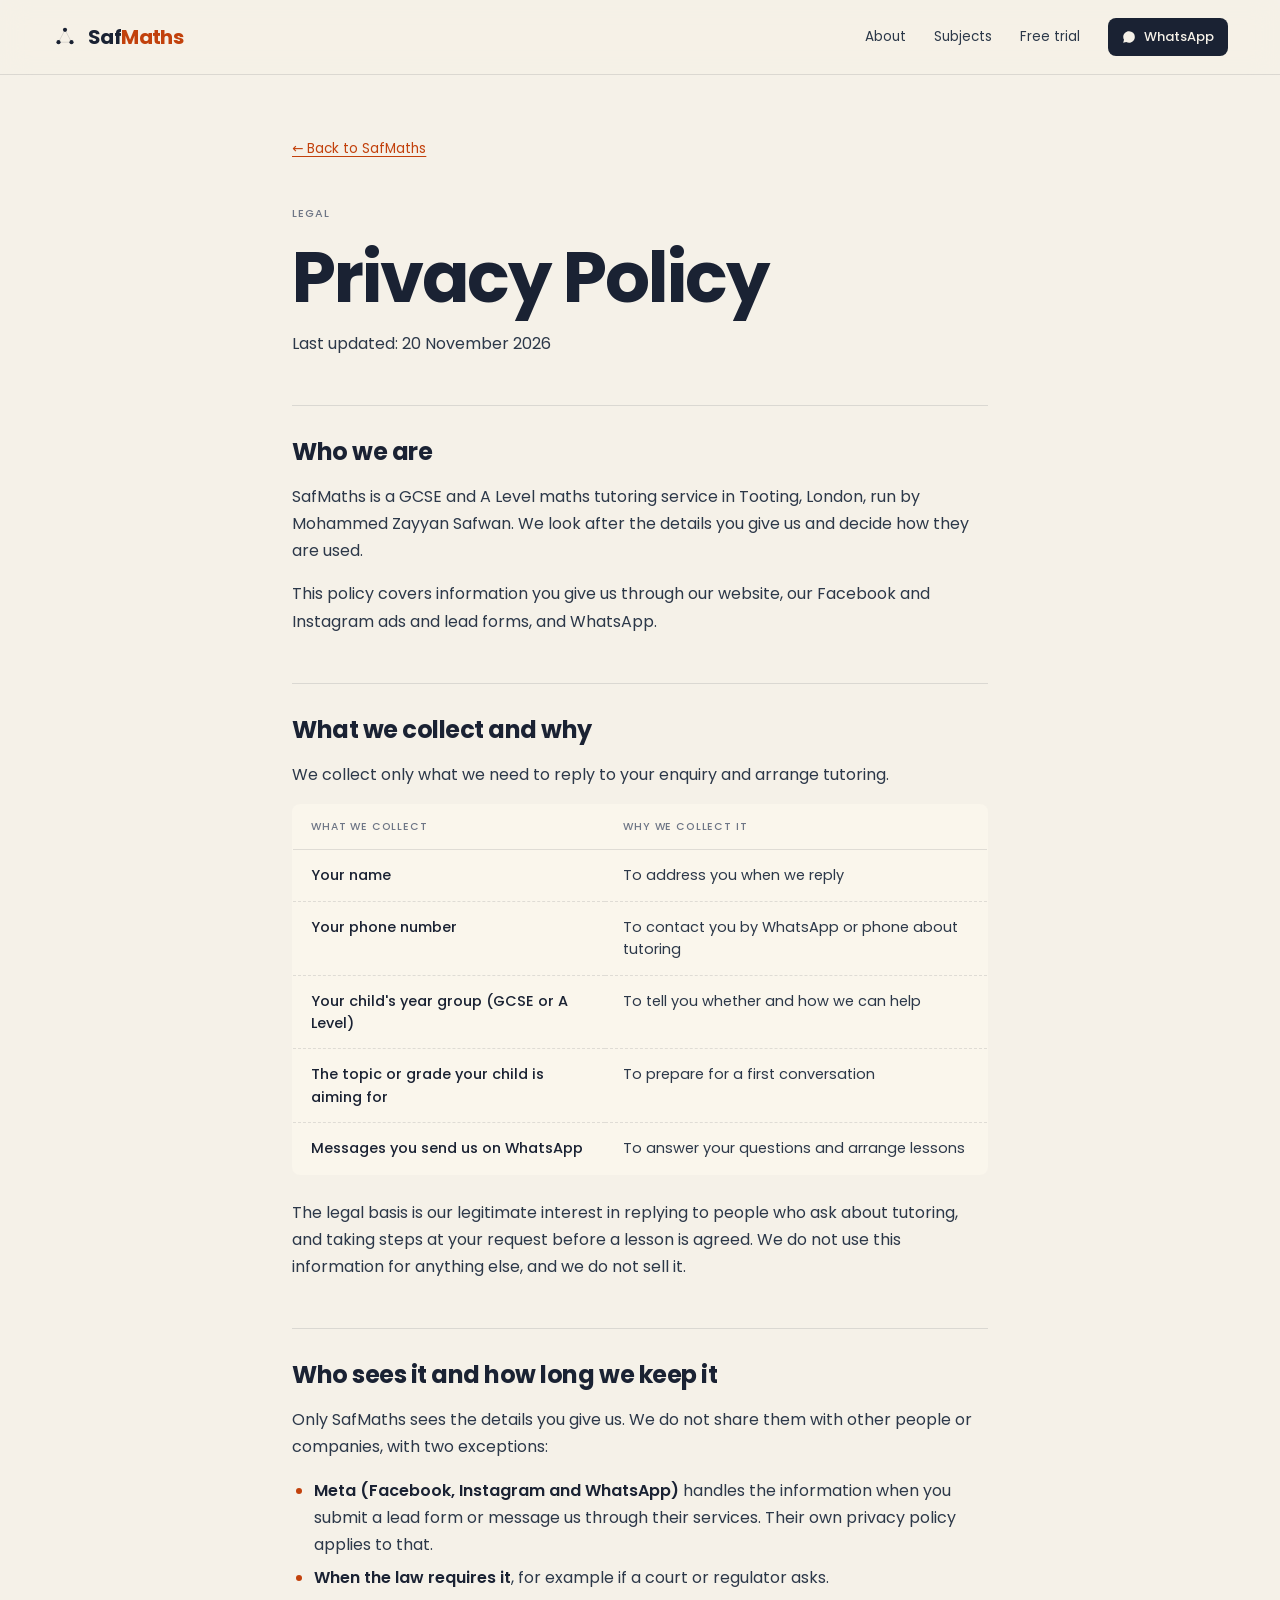
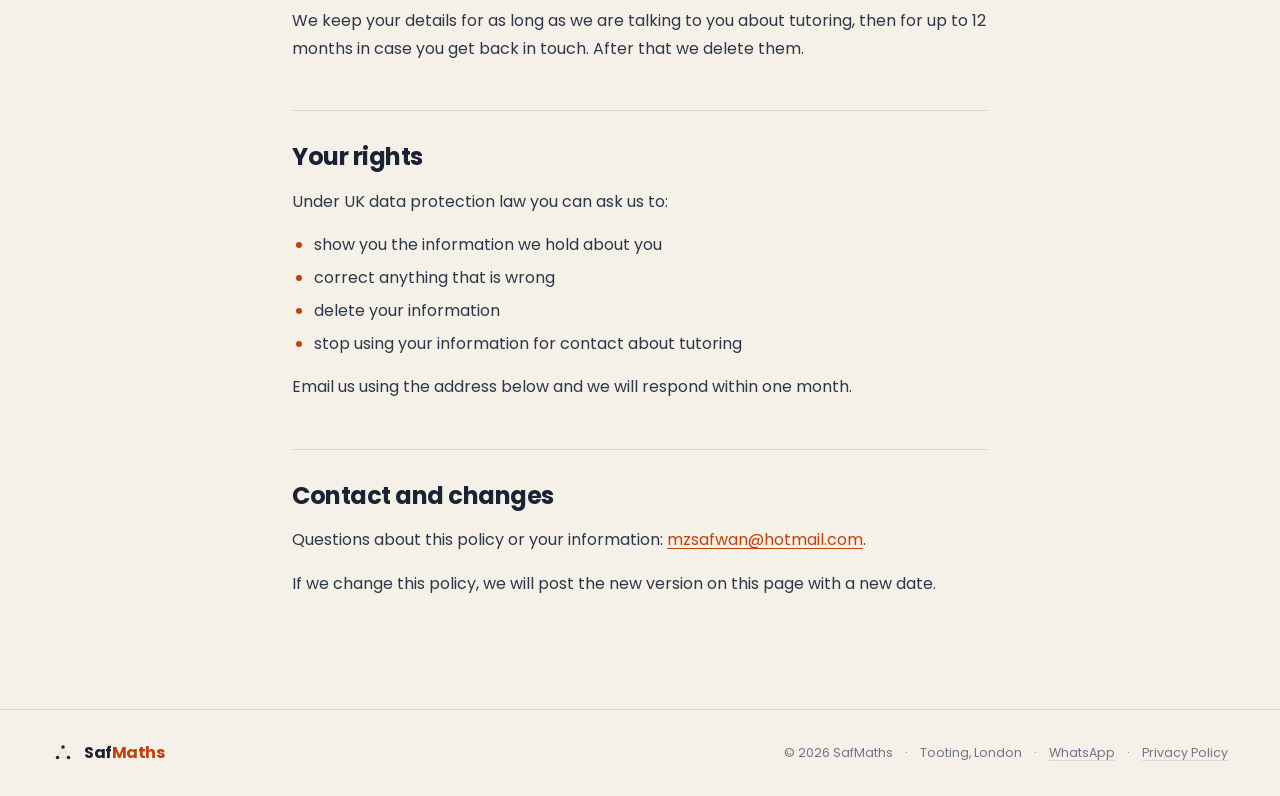
==== privacy.html @ 8e2133ed "Add files via upload" ====
<!DOCTYPE html>
<html lang="en-GB">
<head>
  <meta charset="utf-8">
  <meta name="viewport" content="width=device-width, initial-scale=1">
  <title>Privacy Policy · SafMaths</title>
  <meta name="description" content="How SafMaths collects, uses and looks after the details you give us through our website, Facebook and Instagram ads, and WhatsApp.">
  <link rel="canonical" href="https://www.safmaths.co.uk/privacy.html">
  <meta name="theme-color" content="#f5f1e8">

  <link rel="icon" href="data:image/svg+xml,%3Csvg xmlns='http://www.w3.org/2000/svg' viewBox='0 0 40 40'%3E%3Ccircle cx='20' cy='9' r='4' fill='%23c2410c'/%3E%3Ccircle cx='10' cy='28' r='4' fill='%23c2410c'/%3E%3Ccircle cx='30' cy='28' r='4' fill='%23c2410c'/%3E%3C/svg%3E">

  <link rel="preconnect" href="https://fonts.googleapis.com">
  <link rel="preconnect" href="https://fonts.gstatic.com" crossorigin>
  <link href="https://fonts.googleapis.com/css2?family=Poppins:wght@400;500;600;700&display=swap" rel="stylesheet">
  <link rel="stylesheet" href="styles.css">
</head>
<body>

<nav class="nav">
  <div class="nav-inner">
    <a href="./" class="logo" aria-label="SafMaths home">
      <svg width="26" height="26" viewBox="0 0 40 40" fill="none" aria-hidden="true">
        <circle cx="20" cy="9" r="3.2" fill="currentColor"/>
        <circle cx="10" cy="28" r="3.2" fill="currentColor"/>
        <circle cx="30" cy="28" r="3.2" fill="currentColor"/>
        <path d="M20 9 L10 28 L30 28 Z" stroke="currentColor" stroke-width="0.6" stroke-opacity="0.35"/>
      </svg>
      <span class="wordmark">Saf<span>Maths</span></span>
    </a>
    <div class="nav-links">
      <a href="./#about">About</a>
      <a href="./#subjects">Subjects</a>
      <a href="./#sample">Free trial</a>
      <a class="nav-cta" href="./#contact">
        <svg width="14" height="14" viewBox="0 0 24 24" fill="currentColor" aria-hidden="true">
          <path d="M12.04 2C6.58 2 2.13 6.45 2.13 11.91c0 1.75.46 3.45 1.32 4.95L2.05 22l5.25-1.38a9.87 9.87 0 0 0 4.74 1.21h.01c5.46 0 9.91-4.45 9.91-9.91 0-2.65-1.03-5.14-2.9-7.01A9.82 9.82 0 0 0 12.04 2z"/>
        </svg>
        WhatsApp
      </a>
    </div>
  </div>
</nav>

<main>
  <section class="legal">
    <a class="back-link" href="./">← Back to SafMaths</a>

    <div class="kicker">Legal</div>
    <h1 class="section-title">Privacy Policy</h1>
    <p class="legal-updated">Last updated: 20 November 2026</p>

    <h2>Who we are</h2>
    <p>SafMaths is a GCSE and A Level maths tutoring service in Tooting, London, run by Mohammed Zayyan Safwan. We look after the details you give us and decide how they are used.</p>
    <p>This policy covers information you give us through our website, our Facebook and Instagram ads and lead forms, and WhatsApp.</p>

    <h2>What we collect and why</h2>
    <p>We collect only what we need to reply to your enquiry and arrange tutoring.</p>
    <table class="legal-table">
      <thead>
        <tr><th scope="col">What we collect</th><th scope="col">Why we collect it</th></tr>
      </thead>
      <tbody>
        <tr><td>Your name</td><td>To address you when we reply</td></tr>
        <tr><td>Your phone number</td><td>To contact you by WhatsApp or phone about tutoring</td></tr>
        <tr><td>Your child's year group (GCSE or A Level)</td><td>To tell you whether and how we can help</td></tr>
        <tr><td>The topic or grade your child is aiming for</td><td>To prepare for a first conversation</td></tr>
        <tr><td>Messages you send us on WhatsApp</td><td>To answer your questions and arrange lessons</td></tr>
      </tbody>
    </table>
    <p>The legal basis is our legitimate interest in replying to people who ask about tutoring, and taking steps at your request before a lesson is agreed. We do not use this information for anything else, and we do not sell it.</p>

    <h2>Who sees it and how long we keep it</h2>
    <p>Only SafMaths sees the details you give us. We do not share them with other people or companies, with two exceptions:</p>
    <ul>
      <li><strong>Meta (Facebook, Instagram and WhatsApp)</strong> handles the information when you submit a lead form or message us through their services. Their own privacy policy applies to that.</li>
      <li><strong>When the law requires it</strong>, for example if a court or regulator asks.</li>
    </ul>
    <p>We keep your details for as long as we are talking to you about tutoring, then for up to 12 months in case you get back in touch. After that we delete them.</p>

    <h2>Your rights</h2>
    <p>Under UK data protection law you can ask us to:</p>
    <ul>
      <li>show you the information we hold about you</li>
      <li>correct anything that is wrong</li>
      <li>delete your information</li>
      <li>stop using your information for contact about tutoring</li>
    </ul>
    <p>Email us using the address below and we will respond within one month.</p>

    <h2>Contact and changes</h2>
    <p>Questions about this policy or your information: <a href="mailto:mzsafwan@hotmail.com">mzsafwan@hotmail.com</a>.</p>
    <p>If we change this policy, we will post the new version on this page with a new date.</p>
  </section>
</main>

<footer class="footer">
  <div class="footer-inner">
    <a href="./" class="logo" aria-label="SafMaths home">
      <svg width="22" height="22" viewBox="0 0 40 40" fill="none" aria-hidden="true">
        <circle cx="20" cy="9" r="3.2" fill="currentColor"/>
        <circle cx="10" cy="28" r="3.2" fill="currentColor"/>
        <circle cx="30" cy="28" r="3.2" fill="currentColor"/>
        <path d="M20 9 L10 28 L30 28 Z" stroke="currentColor" stroke-width="0.6" stroke-opacity="0.35"/>
      </svg>
      <span class="wordmark">Saf<span>Maths</span></span>
    </a>
    <div class="footer-meta">
      <span>© 2026 SafMaths</span>
      <span aria-hidden="true">·</span>
      <span>Tooting, London</span>
      <span aria-hidden="true">·</span>
      <a href="https://wa.me/447375559905" target="_blank" rel="noopener">WhatsApp</a>
      <span aria-hidden="true">·</span>
      <a href="privacy.html" aria-current="page">Privacy Policy</a>
    </div>
  </div>
</footer>

</body>
</html>
---- styles.css ----
/* SafMaths — shared styles for every page */

:root {
  --bg: #f5f1e8;
  --bg-2: #efe9dc;
  --paper: #faf6ec;
  --ink: #1a2233;
  --ink-2: #2c3849;
  --muted: #6e7686;
  --rule: rgba(26, 34, 51, 0.12);
  --accent: #c2410c;
  --accent-soft: color-mix(in oklab, #c2410c 12%, transparent);
  --whatsapp: #25D366;

  --font: "Poppins", system-ui, -apple-system, sans-serif;
  --maxw: 1240px;
}

* { box-sizing: border-box; }
html, body { margin: 0; padding: 0; }
html { scroll-behavior: smooth; }
body {
  background: var(--bg);
  color: var(--ink);
  font-family: var(--font);
  font-size: 16px;
  line-height: 1.55;
  -webkit-font-smoothing: antialiased;
  -moz-osx-font-smoothing: grayscale;
  text-rendering: optimizeLegibility;
}
img { max-width: 100%; display: block; }
a { color: inherit; text-decoration: none; }
[id] { scroll-margin-top: 72px; }

/* ── LOGO ─────────────────────────────────────────────────────────────── */
.logo { display: inline-flex; align-items: center; gap: 10px; color: var(--ink); }
.wordmark {
  font-weight: 700;
  letter-spacing: -0.03em;
  line-height: 1;
  white-space: nowrap;
  font-size: 20px;
}
.wordmark span { color: var(--accent); }
.footer .wordmark { font-size: 16px; }

/* ── NAV ──────────────────────────────────────────────────────────────── */
.nav {
  position: sticky; top: 0; z-index: 50;
  backdrop-filter: blur(14px) saturate(180%);
  -webkit-backdrop-filter: blur(14px) saturate(180%);
  background: color-mix(in oklab, var(--bg) 78%, transparent);
  border-bottom: 0.5px solid var(--rule);
}
.nav-inner {
  max-width: var(--maxw);
  margin: 0 auto;
  padding: 18px 32px;
  display: flex;
  align-items: center;
  justify-content: space-between;
  gap: 24px;
}
.nav-links {
  display: flex; align-items: center; gap: 28px;
  font-size: 13.5px;
  color: var(--ink-2);
}
.nav-links a:hover { color: var(--accent); }
.nav-cta {
  display: inline-flex; align-items: center; gap: 8px;
  padding: 9px 14px;
  background: var(--ink);
  color: var(--bg);
  border-radius: 8px;
  font-size: 13px;
  font-weight: 500;
  transition: transform 0.15s, background 0.15s;
}
.nav-links a.nav-cta:hover { background: var(--accent); color: var(--bg); }

/* ── PAGE WRAPPER ─────────────────────────────────────────────────────── */
main { display: block; }
section {
  max-width: var(--maxw);
  margin: 0 auto;
  padding: 80px 32px;
}

/* ── TYPE ─────────────────────────────────────────────────────────────── */
.display {
  font-weight: 700;
  font-size: clamp(52px, 8vw, 100px);
  line-height: 0.98;
  letter-spacing: -0.03em;
  margin: 0 0 28px;
  color: var(--ink);
}
.display-em { color: var(--accent); }
.section-title {
  font-weight: 700;
  font-size: clamp(40px, 5.5vw, 72px);
  line-height: 1.02;
  letter-spacing: -0.03em;
  margin: 0 0 56px;
  color: var(--ink);
}
.section-title .muted { color: var(--muted); }
.kicker {
  display: inline-flex; align-items: center; gap: 10px;
  font-size: 11px;
  font-weight: 500;
  letter-spacing: 0.08em;
  text-transform: uppercase;
  color: var(--muted);
  margin-bottom: 20px;
}
.kicker.light { color: rgba(255,255,255,0.7); }
.section-head { margin-bottom: 40px; }

/* ── BUTTONS ──────────────────────────────────────────────────────────── */
.btn {
  display: inline-flex; align-items: center; gap: 10px;
  padding: 14px 22px;
  border-radius: 10px;
  font-size: 15px;
  font-weight: 500;
  transition: transform 0.15s, background 0.15s, color 0.15s;
  cursor: pointer;
  border: none;
}
.btn-primary { background: var(--whatsapp); color: white; }
.btn-primary:hover { background: #1ebe5d; transform: translateY(-1px); }
.btn-ghost {
  background: transparent;
  color: var(--ink);
  border: 0.5px solid var(--rule);
}
.btn-ghost:hover { border-color: var(--ink); }
.btn-lg { padding: 18px 28px; font-size: 17px; border-radius: 12px; }

/* ── HERO ─────────────────────────────────────────────────────────────── */
.hero { padding-top: 56px; padding-bottom: 56px; }
.hero-grid {
  display: grid;
  grid-template-columns: 1.15fr 1fr;
  gap: 80px;
  align-items: center;
}
.lede {
  font-size: 19px;
  line-height: 1.5;
  color: var(--ink-2);
  max-width: 520px;
  margin: 0 0 36px;
}
.hero-ctas { display: flex; gap: 14px; flex-wrap: wrap; margin-bottom: 64px; }
.hero-proof {
  list-style: none; padding: 0; margin: 0;
  display: grid; grid-template-columns: repeat(3, 1fr); gap: 0;
  border-top: 0.5px solid var(--rule);
  border-bottom: 0.5px solid var(--rule);
  max-width: 520px;
}
.hero-proof li {
  padding: 22px 16px 22px 4px;
  display: flex; flex-direction: column; gap: 4px;
  border-right: 0.5px solid var(--rule);
}
.hero-proof li:first-child { padding-left: 0; }
.hero-proof li:last-child { border-right: none; }
.hero-proof strong {
  font-size: 38px;
  line-height: 1;
  font-weight: 700;
  color: var(--accent);
}
.hero-proof span {
  font-size: 12px;
  color: var(--muted);
  text-transform: uppercase;
  letter-spacing: 0.05em;
}

/* ── HERO ART (worked-solution card) ─────────────────────────────────── */
.hero-art { position: relative; }
.proof-card {
  position: relative;
  aspect-ratio: 4 / 5;
  background: var(--paper);
  border-radius: 6px;
  box-shadow:
    0 1px 1px rgba(0,0,0,0.04),
    0 4px 14px rgba(0,0,0,0.06),
    0 30px 60px -20px rgba(0,0,0,0.18);
  overflow: hidden;
  transform: rotate(1.5deg);
  transition: transform 0.4s cubic-bezier(0.2, 0.8, 0.2, 1);
}
.proof-card:hover { transform: rotate(0deg) scale(1.02); }
.proof-grid {
  position: absolute; inset: 0;
  background-image:
    linear-gradient(to right, rgba(26,34,51,0.06) 0.5px, transparent 0.5px),
    linear-gradient(to bottom, rgba(26,34,51,0.06) 0.5px, transparent 0.5px);
  background-size: 24px 24px;
  background-position: 12px 12px;
}
.proof-stack {
  position: relative;
  padding: 48px 44px;
  display: flex; flex-direction: column; gap: 20px;
  height: 100%;
  color: var(--ink);
}
.proof-tag {
  align-self: flex-start;
  font-size: 10.5px;
  letter-spacing: 0.08em;
  text-transform: uppercase;
  color: var(--muted);
  border: 0.5px dashed var(--rule);
  padding: 4px 8px;
  border-radius: 4px;
  margin-bottom: 8px;
}
.proof-line { font-size: 26px; line-height: 1.2; font-weight: 500; }
.proof-step { font-size: 21px; padding-left: 24px; line-height: 1.3; color: var(--ink-2); }
.proof-line em, .proof-step em { font-style: normal; font-weight: 600; }
.proof-or { font-size: 13px; color: var(--muted); padding: 0 6px; }
.proof-tick {
  position: absolute;
  bottom: 96px; right: 56px;
  width: 56px; height: 56px;
  border: 1.5px solid currentColor;
  border-radius: 50%;
  display: flex; align-items: center; justify-content: center;
  transform: rotate(-8deg);
  color: var(--accent);
}
.proof-callout {
  position: absolute;
  bottom: 28px; left: 44px; right: 44px;
  display: flex; align-items: flex-start; gap: 12px;
  font-size: 13px;
  color: var(--ink-2);
  line-height: 1.4;
  padding-top: 16px;
  border-top: 0.5px dashed var(--rule);
}
.proof-callout-arrow {
  flex-shrink: 0;
  width: 14px; height: 2px;
  margin-top: 8px;
  background: var(--accent);
}
.proof-qed {
  position: absolute;
  bottom: 90px; left: 44px;
  font-size: 18px;
  color: var(--ink);
  opacity: 0.4;
}

/* ── ABOUT ────────────────────────────────────────────────────────────── */
.about-grid {
  display: grid;
  grid-template-columns: 0.9fr 1.1fr;
  gap: 80px;
  align-items: start;
}
.photo-frame {
  aspect-ratio: 4 / 5;
  background: var(--paper);
  border: 0.5px solid var(--rule);
  border-radius: 4px;
  overflow: hidden;
  margin-bottom: 16px;
}
.photo-img { display: block; width: 100%; height: 100%; object-fit: cover; object-position: 50% 20%; }
.about-card {
  background: var(--paper);
  border: 0.5px solid var(--rule);
  border-radius: 8px;
  padding: 4px 18px;
}
.about-card-row {
  display: flex; justify-content: space-between; align-items: center;
  padding: 14px 0;
  border-bottom: 0.5px dashed var(--rule);
  font-size: 14px;
}
.about-card-row:last-child { border-bottom: none; }
.about-card-row span { color: var(--muted); }
.about-card-row strong { color: var(--ink); font-weight: 500; }
.about-copy { padding-top: 12px; }
.about-copy p {
  font-size: 17px; line-height: 1.65; color: var(--ink-2);
  margin: 0 0 20px;
  max-width: 56ch;
}
.about-copy em { font-style: normal; color: var(--ink); font-weight: 600; }
.about-copy .about-lede {
  font-size: 28px;
  line-height: 1.25;
  color: var(--ink);
  font-weight: 700;
  letter-spacing: -0.03em;
  margin-bottom: 32px;
}
.about-sign {
  margin-top: 36px;
  display: flex; align-items: center; gap: 14px;
  padding-top: 24px;
  border-top: 0.5px solid var(--rule);
  max-width: 56ch;
}
.sign-mark { font-size: 32px; color: var(--accent); }
.sign-text { font-size: 22px; font-weight: 600; color: var(--ink); }

/* ── SUBJECTS ─────────────────────────────────────────────────────────── */
.track-grid {
  display: grid;
  grid-template-columns: repeat(3, 1fr);
  gap: 16px;
}
.track {
  position: relative;
  background: var(--paper);
  border: 0.5px solid var(--rule);
  border-radius: 12px;
  padding: 32px 32px 28px;
  display: flex; flex-direction: column;
  transition: transform 0.2s, border-color 0.2s, box-shadow 0.2s;
}
.track:hover {
  transform: translateY(-2px);
  border-color: var(--ink);
  box-shadow: 0 12px 32px -16px rgba(0,0,0,0.18);
}
.track-featured {
  background: var(--ink);
  color: #f5f1e8;
  border-color: var(--ink);
}
.track-featured .track-blurb,
.track-featured .track-topics li { color: rgba(245, 241, 232, 0.78); }
/* Featured card: the "Most enquiries" flag stands in for the level tags */
.track-featured .track-level { visibility: hidden; }
.track-head {
  display: flex; justify-content: space-between; align-items: flex-start;
  margin-bottom: 24px;
}
.track-level { display: flex; flex-direction: column; gap: 4px; }
.track-level-tag {
  font-size: 11px;
  font-weight: 500;
  letter-spacing: 0.08em;
  text-transform: uppercase;
  color: var(--muted);
  padding: 4px 8px;
  border: 0.5px solid var(--rule);
  border-radius: 4px;
  align-self: flex-start;
}
.track-level-ages { font-size: 12px; color: var(--muted); padding-left: 8px; }
.track-glyph {
  font-weight: 500;
  font-size: 56px;
  line-height: 1;
  color: var(--muted);
  opacity: 0.6;
}
.track-featured .track-glyph { opacity: 1; color: var(--accent); }
.track-title {
  font-size: 30px;
  font-weight: 700;
  line-height: 1.1;
  margin: 0 0 12px;
  letter-spacing: -0.03em;
}
.track-price {
  font-weight: 700;
  font-size: 34px;
  line-height: 1;
  letter-spacing: -0.02em;
  margin: 0 0 18px;
  color: var(--ink);
}
.track-per {
  font-size: 13px;
  font-weight: 400;
  color: var(--muted);
  margin-left: 5px;
  letter-spacing: 0;
}
.track-featured .track-price { color: var(--paper); }
.track-featured .track-per { color: rgba(245, 241, 232, 0.6); }
.track-blurb {
  font-size: 14.5px;
  line-height: 1.55;
  color: var(--ink-2);
  margin: 0 0 24px;
  flex: 1;
}
.track-topics {
  list-style: none;
  margin: 0; padding: 0;
  display: flex; flex-wrap: wrap; gap: 6px;
}
.track-topics li {
  font-size: 12px;
  padding: 5px 10px;
  border: 0.5px solid var(--rule);
  border-radius: 999px;
  color: var(--ink-2);
}
.track-flag {
  position: absolute;
  top: 28px; left: 28px;
  font-size: 10px;
  font-weight: 500;
  letter-spacing: 0.08em;
  text-transform: uppercase;
  padding: 5px 9px;
  border: 0.5px solid var(--accent);
  color: var(--accent);
  border-radius: 4px;
  background: rgba(245, 241, 232, 0.05);
}
.subjects-foot {
  margin-top: 28px;
  padding-top: 20px;
  border-top: 0.5px dashed var(--rule);
  display: flex; flex-wrap: wrap; gap: 10px;
  font-size: 11.5px;
  color: var(--muted);
  text-transform: uppercase;
  letter-spacing: 0.06em;
}
.exam-boards { color: var(--ink-2); }

/* ── TRACKER ──────────────────────────────────────────────────────────── */
.tracker-grid {
  display: grid;
  grid-template-columns: 1fr 1fr;
  gap: 16px;
  align-items: stretch;
}
.tracker-card {
  background: var(--paper);
  border: 0.5px solid var(--rule);
  border-radius: 12px;
  padding: 28px 32px;
  display: flex;
  flex-direction: column;
}
.tracker-card-tag {
  font-size: 10.5px;
  font-weight: 500;
  letter-spacing: 0.08em;
  text-transform: uppercase;
  color: var(--muted);
  margin-bottom: 8px;
}
.tracker-goal-row {
  display: flex; align-items: center; gap: 18px;
  margin-top: auto;
  padding-top: 24px;
}
.tracker-goal-from {
  font-size: 10.5px;
  color: var(--muted);
  text-transform: uppercase;
  letter-spacing: 0.08em;
  margin-bottom: 4px;
}
.tracker-goal-grade {
  font-size: 64px;
  line-height: 1;
  font-weight: 600;
  color: var(--muted);
  letter-spacing: -0.04em;
}
.tracker-goal-grade-target { color: var(--accent); }
.tracker-goal-arrow {
  font-size: 32px;
  line-height: 1;
  flex: 1;
  text-align: center;
  color: var(--accent);
}
.tracker-checklist {
  list-style: none; padding: 0; margin: 8px 0 0;
  display: flex; flex-direction: column;
}
.tracker-checklist li {
  display: flex; align-items: center; gap: 10px;
  padding: 9px 0;
  border-bottom: 0.5px dashed var(--rule);
  font-size: 13.5px;
  color: var(--muted);
}
.tracker-checklist li:last-child { border-bottom: none; }
.tracker-checklist li.done { color: var(--ink-2); text-decoration: line-through; text-decoration-color: var(--rule); }
.tracker-checklist li.active { color: var(--ink); font-weight: 500; }
.tracker-checklist svg { flex-shrink: 0; }
.tracker-foot {
  margin-top: 14px;
  padding: 18px 24px;
  border: 0.5px solid var(--rule);
  border-radius: 10px;
  display: grid;
  grid-template-columns: repeat(3, 1fr);
  gap: 24px;
}
.tracker-foot-item {
  display: flex; flex-direction: column; gap: 4px;
  border-right: 0.5px solid var(--rule);
  padding-right: 24px;
}
.tracker-foot-item:last-child { border-right: none; }
.tracker-foot-k {
  font-size: 10.5px;
  color: var(--muted);
  text-transform: uppercase;
  letter-spacing: 0.08em;
}
.tracker-foot-v { font-size: 15px; color: var(--ink); font-weight: 500; }
.tracker-foot-v.accent { color: var(--accent); }

/* ── TESTIMONIAL ──────────────────────────────────────────────────────── */
.testimonial { padding-top: 40px; padding-bottom: 40px; }
.quote { margin: 0; display: grid; grid-template-columns: auto 1fr; column-gap: 6px; align-items: start; max-width: 900px; }
.quote-mark { font-size: clamp(26px, 3.4vw, 42px); line-height: 1.28; margin: 0; user-select: none; color: var(--accent); }
.quote-text { grid-column: 2; margin: 0; font-weight: 400; font-size: clamp(26px, 3.4vw, 42px); line-height: 1.28; letter-spacing: -0.012em; color: var(--ink); text-wrap: pretty; }
.quote-text em { font-style: italic; color: var(--accent); white-space: nowrap; }
.quote-close { color: var(--accent); }
.quote-by { grid-column: 2; display: flex; align-items: center; gap: 14px; margin-top: 28px; }
.quote-rule { display: block; width: 36px; height: 0.5px; background: var(--rule); }
.quote-who { font-size: 11px; font-weight: 500; letter-spacing: 0.08em; text-transform: uppercase; color: var(--muted); }

/* ── SAMPLE / FREE TRIAL ──────────────────────────────────────────────── */
.sample {
  background: var(--ink);
  color: #f5f1e8;
  max-width: none;
  padding: 80px 32px;
}
.sample-inner {
  max-width: var(--maxw);
  margin: 0 auto;
  display: grid;
  grid-template-columns: 1.1fr 0.9fr;
  gap: 80px;
  align-items: center;
}
.sample-copy .section-title { color: #f5f1e8; }
.sample-copy .section-title .muted { color: rgba(245,241,232,0.55); }
.sample-copy p {
  font-size: 17px;
  line-height: 1.65;
  color: rgba(245,241,232,0.8);
  margin: 0 0 36px;
  max-width: 50ch;
}
.sample-steps { display: flex; flex-direction: column; gap: 22px; }
.step {
  display: flex; gap: 18px; align-items: flex-start;
  padding: 18px 0;
  border-top: 0.5px solid rgba(245,241,232,0.12);
}
.step:last-child { border-bottom: 0.5px solid rgba(245,241,232,0.12); }
.step-num {
  flex-shrink: 0;
  width: 36px; height: 36px;
  border: 1px solid var(--accent);
  color: var(--accent);
  border-radius: 50%;
  display: flex; align-items: center; justify-content: center;
  font-size: 14px;
  font-weight: 500;
  background: rgba(245,241,232,0.04);
}
.step strong { display: block; font-weight: 500; margin-bottom: 4px; color: #f5f1e8; }
.step span { font-size: 14px; color: rgba(245,241,232,0.65); line-height: 1.5; }

/* Receipt — "free trial as zero-pound invoice" */
.sample-receipt {
  background: var(--paper);
  color: var(--ink);
  padding: 36px 32px 80px;
  border-radius: 4px;
  position: relative;
  box-shadow:
    0 1px 1px rgba(0,0,0,0.1),
    0 30px 80px -20px rgba(0,0,0,0.4);
  transform: rotate(-1deg);
  /* zigzag bottom edge */
  -webkit-mask:
    linear-gradient(#000, #000) top / 100% calc(100% - 12px) no-repeat,
    linear-gradient(-45deg, transparent 6px, #000 0) bottom left / 12px 12px repeat-x,
    linear-gradient(45deg, transparent 6px, #000 0) bottom left / 12px 12px repeat-x;
          mask:
    linear-gradient(#000, #000) top / 100% calc(100% - 12px) no-repeat,
    linear-gradient(-45deg, transparent 6px, #000 0) bottom left / 12px 12px repeat-x,
    linear-gradient(45deg, transparent 6px, #000 0) bottom left / 12px 12px repeat-x;
}
.receipt-head {
  display: flex; justify-content: space-between;
  font-size: 11px;
  letter-spacing: 0.08em;
  text-transform: uppercase;
  color: var(--ink-2);
  padding-bottom: 16px;
  border-bottom: 1px dashed var(--rule);
  margin-bottom: 20px;
}
.receipt-row {
  display: flex; justify-content: space-between; align-items: center;
  padding: 9px 0;
  font-size: 13px;
  color: var(--ink-2);
}
.receipt-row span:last-child { color: var(--ink); }
.receipt-rule { height: 0; border-top: 1px dashed var(--rule); margin: 8px 0; }
.receipt-total { font-size: 14px; padding-top: 12px; }
.receipt-total strong { font-weight: 500; color: var(--ink); }
.receipt-was {
  color: var(--muted);
  opacity: 0.65;
  margin-right: 8px;
  font-weight: 400;
  text-decoration-thickness: 1px;
}
.receipt-stamp {
  position: absolute;
  bottom: 36px; right: 32px;
  border: 1.5px solid var(--accent);
  color: var(--accent);
  padding: 8px 14px;
  border-radius: 4px;
  font-size: 13px;
  font-weight: 500;
  letter-spacing: 0.12em;
  transform: rotate(-6deg);
  opacity: 0.85;
}

/* ── CONTACT ──────────────────────────────────────────────────────────── */
.contact-inner { text-align: center; max-width: 720px; margin: 0 auto; }
.contact-title {
  font-weight: 700;
  font-size: clamp(40px, 6vw, 76px);
  line-height: 1.05;
  letter-spacing: -0.03em;
  margin: 0 0 24px;
}
.contact-sub { font-size: 18px; color: var(--muted); margin: 0 0 40px; }
.contact-meta {
  margin-top: 64px;
  padding-top: 32px;
  border-top: 0.5px solid var(--rule);
  display: grid;
  grid-template-columns: repeat(3, 1fr);
  gap: 32px;
  font-size: 13px;
  text-align: left;
}
.contact-meta > div { display: flex; flex-direction: column; gap: 4px; }
.meta-k {
  font-size: 10.5px;
  color: var(--muted);
  text-transform: uppercase;
  letter-spacing: 0.08em;
}
.meta-v { color: var(--ink); font-weight: 500; }

/* ── FOOTER ───────────────────────────────────────────────────────────── */
.footer { border-top: 0.5px solid var(--rule); }
.footer-inner {
  max-width: var(--maxw);
  margin: 0 auto;
  padding: 32px;
  display: flex; align-items: center; justify-content: space-between;
  flex-wrap: wrap; gap: 16px;
}
.footer-meta {
  display: flex; flex-wrap: wrap; gap: 6px 12px;
  font-size: 12.5px;
  color: var(--muted);
}
.footer-meta a { text-decoration: underline; text-underline-offset: 3px; text-decoration-color: var(--rule); }
.footer-meta a:hover { color: var(--accent); text-decoration-color: currentColor; }

/* ── PRIVACY / LEGAL PAGE ─────────────────────────────────────────────── */
.legal { max-width: 760px; padding-top: 64px; padding-bottom: 96px; }
.back-link {
  display: flex; width: fit-content; align-items: center; gap: 8px;
  font-size: 13.5px; color: var(--ink-2);
  margin-bottom: 40px;
}
.back-link:hover { color: var(--accent); }
.legal .section-title { margin-bottom: 16px; }
.legal-updated { font-size: 13px; color: var(--muted); margin: 0 0 48px; }
.legal h2 {
  font-size: 24px;
  font-weight: 700;
  letter-spacing: -0.02em;
  line-height: 1.2;
  margin: 48px 0 16px;
  padding-top: 32px;
  border-top: 0.5px solid var(--rule);
}
.legal p, .legal li { font-size: 16px; line-height: 1.7; color: var(--ink-2); }
.legal p { margin: 0 0 16px; }
.legal ul { margin: 0 0 16px; padding-left: 22px; }
.legal li { margin-bottom: 6px; }
.legal li::marker { color: var(--accent); }
.legal strong { color: var(--ink); font-weight: 600; }
.legal a { color: var(--accent); text-decoration: underline; text-underline-offset: 3px; }
.legal-table {
  width: 100%;
  border-collapse: collapse;
  margin: 8px 0 24px;
  background: var(--paper);
  border: 0.5px solid var(--rule);
  border-radius: 8px;
  overflow: hidden;
  font-size: 14.5px;
}
.legal-table th, .legal-table td {
  text-align: left; vertical-align: top;
  padding: 14px 18px;
  border-bottom: 0.5px dashed var(--rule);
}
.legal-table tr:last-child td { border-bottom: none; }
.legal-table th {
  font-size: 10.5px; font-weight: 500;
  letter-spacing: 0.08em; text-transform: uppercase;
  color: var(--muted);
  border-bottom: 0.5px solid var(--rule);
}
.legal-table td:first-child { color: var(--ink); font-weight: 500; width: 45%; }
.legal-table td { color: var(--ink-2); }

/* ── RESPONSIVE ───────────────────────────────────────────────────────── */
@media (max-width: 900px) {
  section { padding: 80px 24px; }
  .nav-inner { padding: 14px 20px; }
  .nav-links { gap: 16px; }
  .nav-links a:not(.nav-cta) { display: none; }
  .hero-grid { grid-template-columns: 1fr; gap: 56px; }
  .hero-art { max-width: 420px; }
  .about-grid { grid-template-columns: 1fr; gap: 48px; }
  .track-grid { grid-template-columns: 1fr; }
  .sample { padding: 80px 24px; }
  .sample-inner { grid-template-columns: 1fr; gap: 56px; }
  .contact-meta { grid-template-columns: 1fr; gap: 16px; }
  .tracker-grid { grid-template-columns: 1fr; }
  .tracker-foot { grid-template-columns: repeat(2, 1fr); gap: 18px; }
  .tracker-foot-item:nth-child(2) { border-right: none; }
  .footer-inner { padding: 28px 24px; }
  .legal { padding-top: 40px; }
}
@media (max-width: 640px) {
  .quote { grid-template-columns: 1fr; column-gap: 0; }
  .quote-text em { white-space: normal; }
  .quote-text, .quote-by { grid-column: 1; }
  .legal-table th, .legal-table td { padding: 12px 14px; }
}
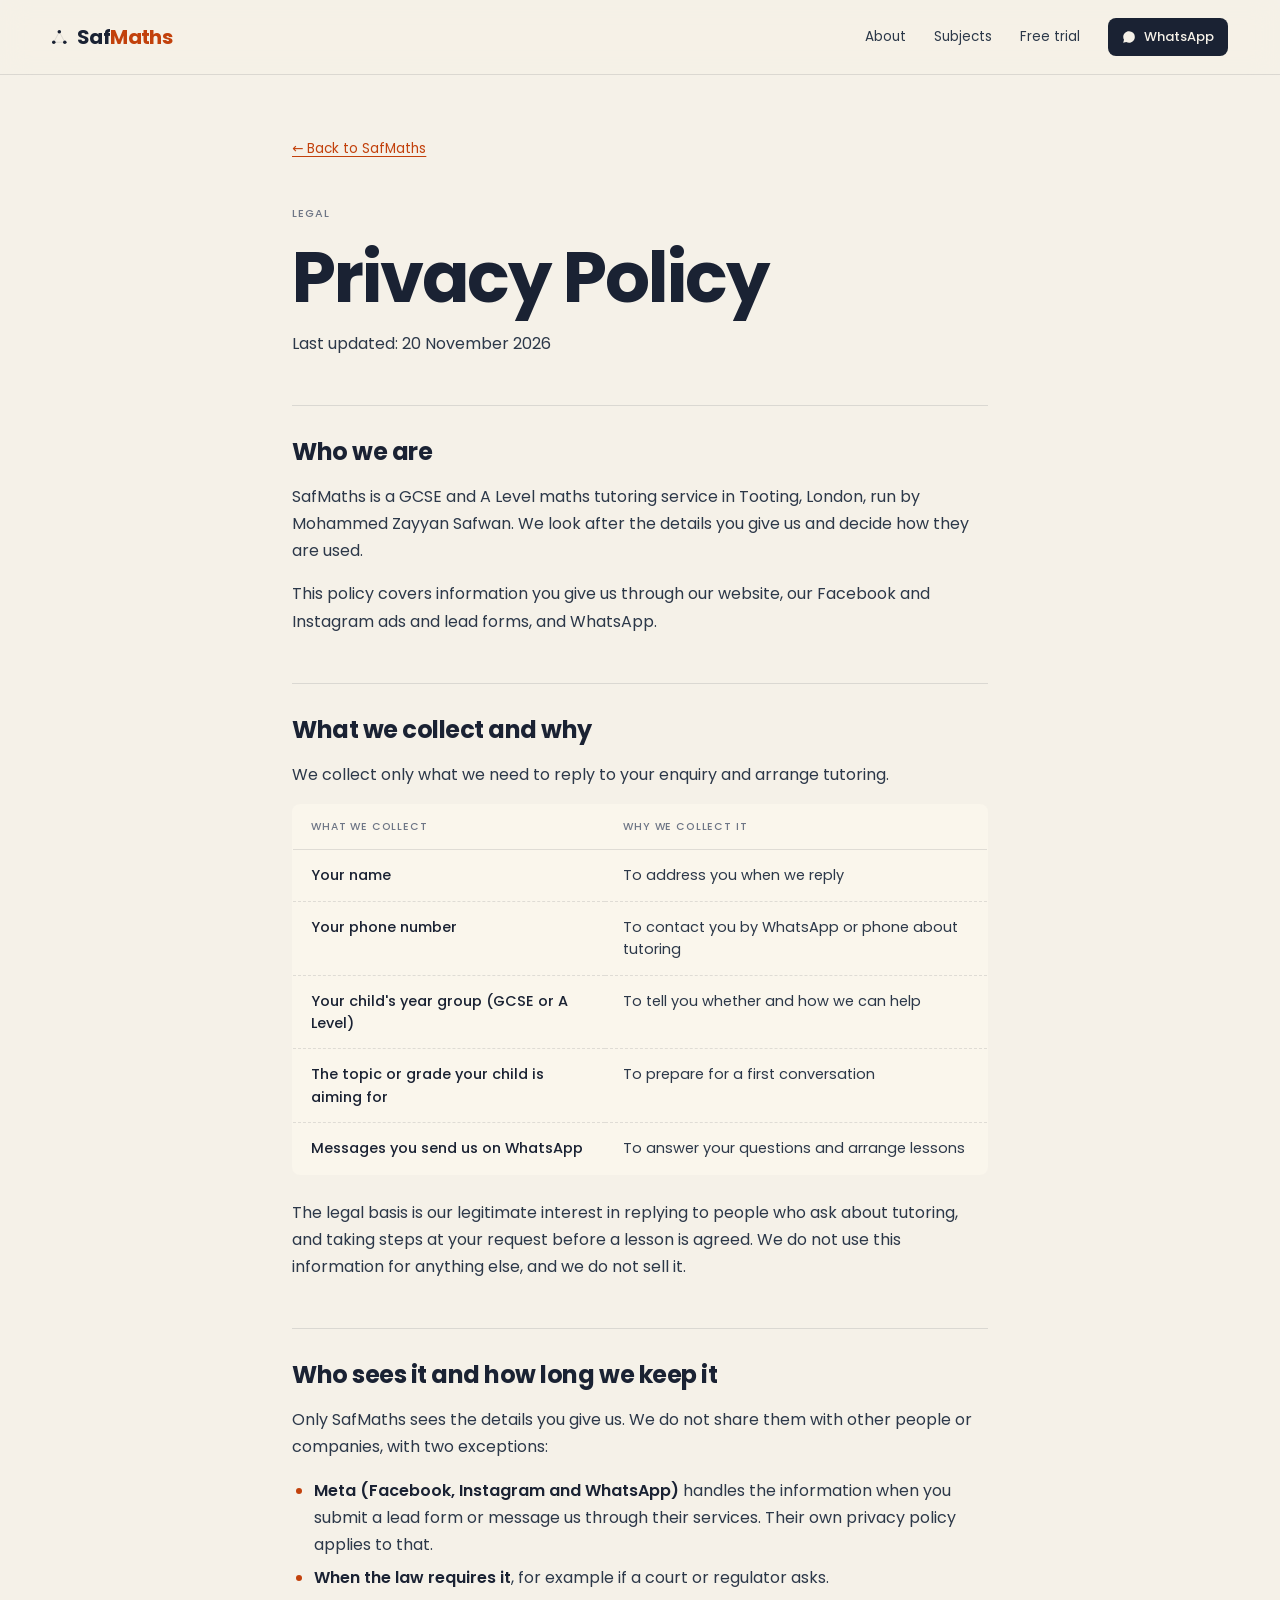
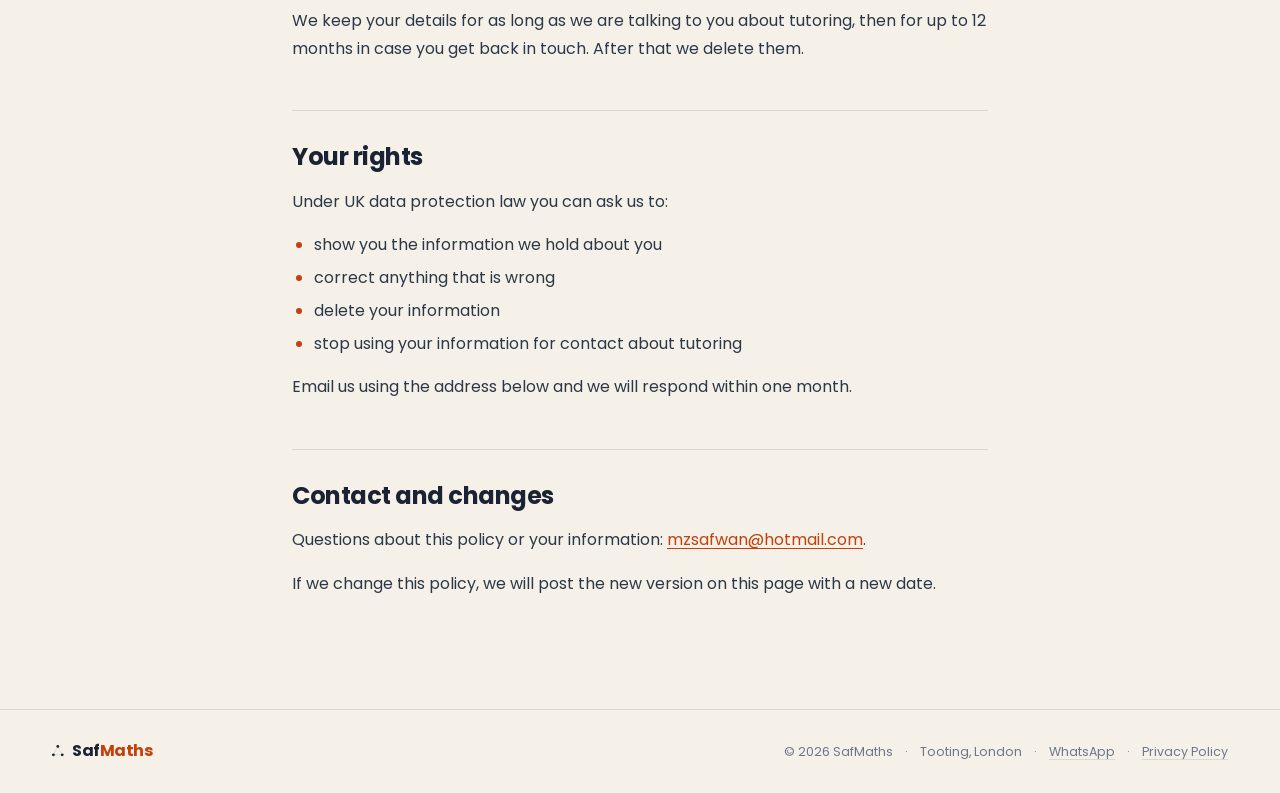
==== commit 06c05d5e: "Add files via upload" ====
--- a/privacy.html
+++ b/privacy.html
@@ -20,7 +20,7 @@
 <nav class="nav">
   <div class="nav-inner">
     <a href="./" class="logo" aria-label="SafMaths home">
-      <svg width="26" height="26" viewBox="0 0 40 40" fill="none" aria-hidden="true">
+      <svg class="logo-mark" viewBox="6.8 5.8 26.4 25.4" fill="none" overflow="visible" aria-hidden="true">
         <circle cx="20" cy="9" r="3.2" fill="currentColor"/>
         <circle cx="10" cy="28" r="3.2" fill="currentColor"/>
         <circle cx="30" cy="28" r="3.2" fill="currentColor"/>
@@ -97,7 +97,7 @@
 <footer class="footer">
   <div class="footer-inner">
     <a href="./" class="logo" aria-label="SafMaths home">
-      <svg width="22" height="22" viewBox="0 0 40 40" fill="none" aria-hidden="true">
+      <svg class="logo-mark" viewBox="6.8 5.8 26.4 25.4" fill="none" overflow="visible" aria-hidden="true">
         <circle cx="20" cy="9" r="3.2" fill="currentColor"/>
         <circle cx="10" cy="28" r="3.2" fill="currentColor"/>
         <circle cx="30" cy="28" r="3.2" fill="currentColor"/>
--- a/styles.css
+++ b/styles.css
@@ -34,16 +34,25 @@
 [id] { scroll-margin-top: 72px; }
 
 /* ── LOGO ─────────────────────────────────────────────────────────────── */
-.logo { display: inline-flex; align-items: center; gap: 10px; color: var(--ink); }
+/* The ∴ mark is cropped to its dots and sized to the capital height of
+   Poppins (0.702em), then sat on the baseline: the top dot lines up with
+   the top of the capitals, the bottom dots with the bottom of the letters. */
+.logo {
+  display: inline-flex; align-items: baseline;
+  gap: 0.52em;
+  font-size: 20px;
+  color: var(--ink);
+}
+.logo-mark { width: 0.73em; height: 0.702em; flex-shrink: 0; }
 .wordmark {
+  font-size: 1em;
   font-weight: 700;
   letter-spacing: -0.03em;
   line-height: 1;
   white-space: nowrap;
-  font-size: 20px;
 }
 .wordmark span { color: var(--accent); }
-.footer .wordmark { font-size: 16px; }
+.footer .logo { font-size: 16px; }
 
 /* ── NAV ──────────────────────────────────────────────────────────────── */
 .nav {
